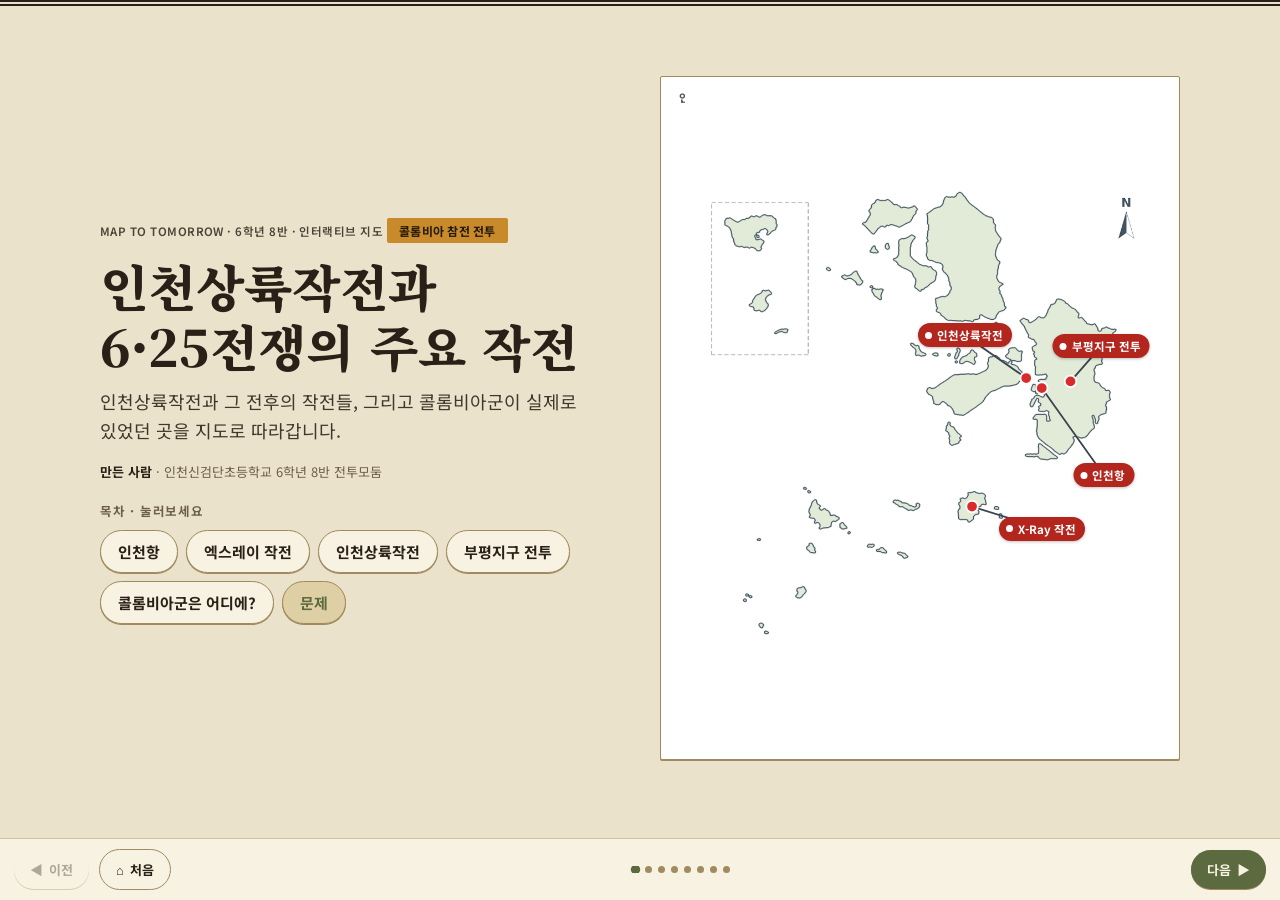
==== maps/battle-team.html @ 10df72ae "모둠 작품을 캔바 사이트 → 인터랙티브 지도 HTML(maps/)로 교체 · 사실 확인 반영 - maps/ 지도 5종(1·2·3·4모둠·전투모둠) 추가: 아이들 캔바 자료를 선생님" ====
<!DOCTYPE html>
<html lang="ko">
<head>
<meta charset="utf-8">
<meta name="viewport" content="width=device-width, initial-scale=1, viewport-fit=cover">
<title>전투모둠 · 인천상륙작전과 6·25전쟁의 주요 작전</title>
<style>html,body{margin:0;padding:0}</style>
</head>
<body>
<title>인천상륙작전과 6·25전쟁의 주요 작전</title>
<meta name="claude:viewport-fit-sides" content="cover">
<link rel="stylesheet" href="https://fonts.googleapis.com/css2?family=Noto+Serif+KR:wght@700;900&family=Noto+Sans+KR:wght@400;500&display=swap">
<style>html{word-break:keep-all;overflow-wrap:break-word;}
*{box-sizing:border-box;}
html,body{margin:0;height:100%;}
body{
  background:var(--surface); color:var(--ink); word-break:keep-all; overflow-wrap:break-word;
  font-family:var(--font-body);
  -webkit-font-smoothing:antialiased;
  overflow:hidden;
}
.wrap{max-width:860px;margin:0 auto;width:100%;}
a{color:var(--teal);}
a:focus-visible,button:focus-visible,[tabindex]:focus-visible{outline:2px solid var(--focus);outline-offset:2px;}

.stage{position:relative;height:100dvh;height:100vh;width:100%;overflow:hidden;}

.slide{
  position:absolute;inset:0;display:none;flex-direction:column;overflow-y:auto;
  padding:28px max(16px, env(safe-area-inset-left,0px)) 92px max(16px, env(safe-area-inset-right,0px));
  -webkit-overflow-scrolling:touch;
}
.slide.active{display:flex;}

/* ---- cover slide ---- */
.cover{justify-content:center;text-align:left;}
.cover-inner{max-width:720px;margin:0 auto;width:100%;}
.eyebrow{display:inline-flex;align-items:center;gap:8px;font-family:var(--font-label);
  font-size:11.5px;line-height:16px;font-weight:600;letter-spacing:.04em;text-transform:uppercase;opacity:.82;}
.grouptag{display:inline-flex;align-items:center;font-family:var(--font-label);
  font-size:12px;font-weight:700;letter-spacing:.02em;padding:4px 12px;border-radius:999px;margin:12px 0 14px;}
.cover h1{font-family:var(--font-display);font-size:clamp(30px,8vw,44px);line-height:1.2;font-weight:var(--display-weight,800);
  letter-spacing:-0.01em;margin:0 0 12px;text-wrap:balance;word-break:keep-all;}
.cover .sub{font-family:var(--font-body);font-size:clamp(16px,4vw,19px);line-height:1.6;opacity:.88;margin:0 0 24px;max-width:600px;}
.stopmap{margin:6px 0 26px;overflow-x:auto;}
.stopmap svg{display:block;min-width:560px;width:100%;height:auto;}
.stop-label{font-family:var(--font-label);font-size:11px;font-weight:600;letter-spacing:.02em;}
.intro{font-family:var(--font-body);font-size:clamp(15px,3.6vw,17px);line-height:1.6;margin:0 0 24px;max-width:600px;opacity:.92;}
.startbtn{appearance:none;border:none;cursor:pointer;font-family:var(--font-label);font-weight:700;font-size:15px;
  letter-spacing:.01em;padding:14px 28px;border-radius:999px;background:var(--teal);color:var(--on-teal,#fff);
  display:inline-flex;align-items:center;gap:8px;box-shadow:var(--shadow-card);}
.startbtn:active{transform:translateY(1px);}

/* ---- content slide ---- */
.content{justify-content:flex-start;}
.content-inner{max-width:720px;margin:auto auto;width:100%;}
.eyebrow-row{display:flex;align-items:center;gap:10px;margin-bottom:12px;}
.num{display:inline-flex;align-items:center;justify-content:center;width:34px;height:34px;border-radius:var(--num-radius,999px);
  background:var(--tint);color:var(--teal);font-family:var(--font-label);font-size:15px;font-weight:700;flex:none;}
.slidekicker{font-family:var(--font-label);font-size:12.5px;font-weight:700;letter-spacing:.06em;text-transform:uppercase;color:var(--ink-muted);}
.content h2{font-family:var(--font-display);font-size:clamp(28px,8vw,40px);line-height:1.22;font-weight:var(--h2-weight,700);margin:0 0 10px;text-wrap:balance;word-break:keep-all;}
.content-inner:has(.badge) h2,.content-inner:has(.badge) .eyebrow-row{padding-right:clamp(76px,19vw,124px);}
.meta{font-family:var(--font-label);font-size:13.5px;line-height:18px;font-weight:700;letter-spacing:.02em;color:var(--ink-muted);
  display:flex;gap:18px;flex-wrap:wrap;margin:0 0 20px;}
.meta b{color:var(--ink);font-weight:700;letter-spacing:0;}
.content p{font-family:var(--font-body);font-size:clamp(17px,4.2vw,20px);line-height:1.62;margin:0 0 16px;}
.content p:last-of-type{margin-bottom:0;}

.photo-row{display:flex;gap:14px;flex-wrap:wrap;margin:20px 0 4px;}
.photo-row.single .photo{max-width:380px;}
.photo-row.wide .photo{max-width:460px;flex-basis:300px;}
.photo{flex:1 1 190px;max-width:300px;background:var(--surface-raised);border-radius:var(--inner-radius,12px);
  padding:7px 7px 9px;box-shadow:var(--shadow-card);}
.photo img{display:block;width:100%;height:auto;border-radius:calc(var(--inner-radius,12px) - 4px);}
.photo figcaption{margin:7px 2px 0;font-family:var(--font-label);font-size:11.5px;line-height:15px;color:var(--ink-muted);text-align:center;}

.heroes{background:var(--tint);border-radius:var(--inner-radius,12px);padding:16px 18px;margin-top:18px;display:flex;flex-direction:column;gap:11px;}
.heroes .label{font-family:var(--font-label);font-size:12.5px;font-weight:700;letter-spacing:.04em;color:var(--teal);text-transform:uppercase;}
.hero-person{display:flex;gap:10px;align-items:baseline;flex-wrap:wrap;}
.hero-person .name{font-weight:700;color:var(--ink);white-space:nowrap;font-size:16px;}
.hero-person .role{font-family:var(--font-body);font-size:14.5px;line-height:22px;color:var(--ink-muted);}

.callout{border-left:3px solid var(--sun);background:var(--tint);border-radius:0 var(--inner-radius,12px) var(--inner-radius,12px) 0;
  padding:15px 18px;margin-top:18px;font-family:var(--font-body);font-size:15px;line-height:23px;}
.callout b{color:var(--teal);}
.note{border-radius:var(--inner-radius,12px);background:var(--surface-raised);border:1px dashed var(--line-strong);
  padding:14px 18px;margin-top:18px;font-family:var(--font-body);font-size:13.5px;line-height:21px;color:var(--ink-muted);}

/* ---- map cover (학생들의 '인천 지도' 목차 구성) ---- */
.mapcover{justify-content:center;}
.mapcover-inner{max-width:1080px;margin:0 auto;width:100%;display:grid;grid-template-columns:1fr;gap:22px;align-items:center;}
@media (min-width:760px){.mapcover-inner{grid-template-columns:1fr 1fr;gap:40px;}}
.maptitle h1{font-family:var(--font-display);font-size:clamp(30px,8vw,50px);line-height:1.2;font-weight:var(--display-weight,800);margin:0 0 12px;text-wrap:balance;word-break:keep-all;}
.maptitle .sub{font-family:var(--font-body);font-size:clamp(15px,3.8vw,18px);line-height:1.6;opacity:.88;margin:0 0 18px;}
.credits{font-family:var(--font-label);font-size:13px;line-height:1.6;color:var(--ink-muted);margin:0 0 18px;}
.credits b{color:var(--ink);}
.toc{display:flex;flex-wrap:wrap;gap:8px;margin:0 0 6px;}
.toc .toclabel{width:100%;font-family:var(--font-label);font-size:12.5px;font-weight:700;letter-spacing:.06em;text-transform:uppercase;color:var(--ink-muted);margin-bottom:2px;}
.tocbtn{appearance:none;cursor:pointer;font-family:var(--font-label);font-weight:700;font-size:15px;padding:10px 17px;border-radius:999px;
  border:var(--toc-border,1.5px solid var(--line-strong));background:var(--surface-raised);color:var(--ink);box-shadow:var(--shadow-card);}
.tocbtn.quiz{background:var(--tint);color:var(--teal);}
.mapwrap{position:relative;background:#fff;border-radius:var(--card-radius,12px);padding:8px;box-shadow:var(--shadow-card);border:var(--map-border,1px solid var(--line));transform:rotate(var(--map-tilt,0deg));}
.mapwrap img{display:block;width:100%;height:auto;max-height:min(74vh,760px);object-fit:contain;}
.mapwrap .mapcap{position:absolute;left:12px;top:10px;font-family:var(--font-label);font-size:11px;font-weight:700;letter-spacing:.06em;color:#555;background:rgba(255,255,255,.85);padding:2px 6px;border-radius:4px;}
.pin{position:absolute;transform:translate(-50%,-50%);appearance:none;border:none;cursor:pointer;font-family:var(--font-label);font-weight:700;font-size:11.5px;
  padding:4px 9px 4px 7px;border-radius:999px;background:var(--teal);color:var(--on-teal,#fff);box-shadow:0 1px 3px rgba(0,0,0,.25);display:inline-flex;align-items:center;gap:5px;white-space:nowrap;}
.pin::before{content:"";width:7px;height:7px;border-radius:50%;background:var(--on-teal,#fff);flex:none;}
@media (max-width:420px){.pin{font-size:10px;padding:3px 7px 3px 6px;}}

/* ---- badges (학생들이 쓴 아이콘/일러스트) ---- */
.badge{position:absolute;mix-blend-mode:var(--badge-blend,multiply);right:max(14px, env(safe-area-inset-right,0px));top:18px;width:clamp(64px,16vw,110px);height:auto;opacity:.95;pointer-events:none;
  border-radius:8px;transform:rotate(var(--badge-tilt,0deg));}
.content-inner{position:relative;}
.bodylabel{display:inline-block;font-family:var(--font-label);font-size:12.5px;font-weight:700;letter-spacing:.04em;color:var(--teal);margin:0 0 6px;}

/* ---- quiz slide ---- */
.quiz{justify-content:flex-start;}
.quiz-inner{max-width:720px;margin:auto auto;width:100%;position:relative;}
.quiz h2{font-family:var(--font-display);font-size:clamp(28px,8vw,40px);line-height:1.2;font-weight:var(--h2-weight,700);margin:0 0 8px;}
.quiz .lead{font-family:var(--font-body);font-size:15px;line-height:1.6;color:var(--ink-muted);margin:0 0 18px;}
.qcard{background:var(--surface-raised);border:var(--q-border,1px solid var(--line-strong));border-radius:var(--inner-radius,12px);padding:16px 18px;margin-bottom:14px;box-shadow:var(--shadow-card);}
.qcard .qnum{font-family:var(--font-label);font-size:12px;font-weight:700;letter-spacing:.06em;color:var(--teal);margin-bottom:6px;}
.qcard .q{font-family:var(--font-body);font-size:clamp(16px,4.2vw,19px);line-height:1.55;font-weight:600;margin:0 0 8px;}
.qcard .hint{font-family:var(--font-body);font-size:14px;line-height:1.5;color:var(--ink-muted);margin:0 0 12px;}
.qcard .choices{display:flex;flex-wrap:wrap;gap:8px;margin:0 0 12px;}
.qcard .choice{font-family:var(--font-label);font-size:14px;padding:6px 12px;border-radius:999px;border:1px solid var(--line-strong);background:var(--surface);}
.revealbtn{appearance:none;cursor:pointer;font-family:var(--font-label);font-weight:700;font-size:14px;padding:9px 16px;border-radius:999px;border:none;background:var(--teal);color:var(--on-teal,#fff);}
.answer{display:none;margin-top:12px;padding:12px 14px;border-radius:var(--inner-radius,12px);background:var(--tint);font-family:var(--font-body);font-size:16px;font-weight:700;color:var(--ink);}
.answer.show{display:block;}
.answer small{display:block;font-weight:400;font-size:13px;color:var(--ink-muted);margin-top:4px;}

.corner{position:absolute;width:clamp(44px,8vw,80px);height:auto;pointer-events:none;opacity:.9;}
.corner.tl{top:-10px;left:-8px;} .corner.tr{top:-10px;right:-8px;transform:scaleX(-1);} .corner.bl{bottom:-10px;left:-8px;transform:scaleY(-1);} .corner.br{bottom:-10px;right:-8px;transform:scale(-1);}

/* ---- closing slide ---- */
.closing{justify-content:center;align-items:flex-start;}
.closing-inner{max-width:620px;margin:0 auto;width:100%;position:relative;}
.closing h2{font-family:var(--font-display);font-size:clamp(28px,7vw,38px);margin:0 0 14px;font-weight:var(--display-weight,800);}
.closing p{font-family:var(--font-body);font-size:clamp(16px,4vw,18px);line-height:1.6;margin:0 0 24px;opacity:.9;}
.closing-deco{font-size:40px;line-height:1;margin:0 0 18px;letter-spacing:.1em;}
.closing-row{display:flex;align-items:center;gap:14px;margin:0 0 22px;flex-wrap:wrap;}
.closing-row img{height:clamp(70px,16vw,120px);width:auto;}
.closing-img{display:block;width:100%;max-width:520px;height:auto;border-radius:var(--inner-radius,12px);margin:0 0 20px;box-shadow:var(--shadow-card);}
.restartbtn{appearance:none;border:1px solid var(--line-strong);cursor:pointer;font-family:var(--font-label);font-weight:700;font-size:14px;
  padding:12px 24px;border-radius:999px;background:var(--surface-raised);color:var(--ink);display:inline-flex;align-items:center;gap:8px;}
.footnote{margin-top:36px;font-family:var(--font-label);font-size:12px;letter-spacing:.02em;opacity:.7;}

/* ---- nav bar ---- */
.carnav{position:fixed;left:0;right:0;bottom:0;z-index:20;display:flex;align-items:center;justify-content:space-between;gap:10px;
  padding:10px max(14px, env(safe-area-inset-left,0px)) calc(10px + env(safe-area-inset-bottom,0px)) max(14px, env(safe-area-inset-right,0px));
  background:var(--navbar-bg,var(--surface));border-top:1px solid var(--line);}
.navbtn{appearance:none;border:none;cursor:pointer;font-family:var(--font-label);font-weight:700;font-size:13px;
  padding:10px 16px;border-radius:999px;background:var(--surface-raised);color:var(--ink);box-shadow:var(--shadow-card);
  display:inline-flex;align-items:center;gap:6px;white-space:nowrap;}
.navbtn.primary{background:var(--teal);color:var(--on-teal,#fff);}
.navbtn.home{box-shadow:none;background:transparent;border:1px solid var(--line-strong);}
.navbtn:disabled{opacity:.35;pointer-events:none;}
.dots{display:flex;align-items:center;gap:6px;flex:1;justify-content:center;overflow-x:auto;padding:0 4px;}
.dot{width:7px;height:7px;border-radius:999px;background:var(--line-strong);flex:none;transition:background .2s,transform .2s;}
.dot.active{background:var(--teal);transform:scale(1.35);}
@media (max-width:420px){
  .navbtn span.label{display:none;}
  .navbtn{padding:10px 13px;}
}

:root{
  --surface:#EBE2CB; --surface-raised:#F8F2E2; --tint:#DFCFA5;
  --ink:#2B2017; --ink-muted:#6E5F49; --line:#D2C29A; --line-strong:#A08A5E;
  --teal:#5B6B3F; --on-teal:#F8F2E2; --deep:#2C271C; --on-deep:#F3ECD8;
  --sun:#C98A2B; --on-sun:#241B08; --coral:#9C3B2E; --focus:#5B6B3F;
  --shadow-card:0 1px 0 var(--line-strong);
  --font-display:'Noto Serif KR',serif; --font-body:'Noto Sans KR',-apple-system,'Apple SD Gothic Neo',sans-serif; --font-label:'Noto Sans KR',sans-serif;
  --display-weight:900; --h2-weight:700; --card-radius:2px; --inner-radius:2px; --num-radius:2px;
  --navbar-bg:var(--surface-raised); --map-border:1px solid var(--line-strong);
}
@media (prefers-color-scheme: dark){
  :root:not([data-theme="light"]){
    --surface:#161209; --surface-raised:#201A10; --tint:#332A16;
    --ink:#ECE2CC; --ink-muted:#B3A382; --line:#3C331F; --line-strong:#6B5B38;
    --teal:#A9C27A; --on-teal:#19210C; --deep:#100D08; --on-deep:#ECE2CC;
    --sun:#D9A94A; --on-sun:#241B08; --coral:#D9897B; --focus:#A9C27A;
    --shadow-card:none; color-scheme:dark;
  }
}
:root[data-theme="dark"]{
  --surface:#161209; --surface-raised:#201A10; --tint:#332A16;
  --ink:#ECE2CC; --ink-muted:#B3A382; --line:#3C331F; --line-strong:#6B5B38;
  --teal:#A9C27A; --on-teal:#19210C; --deep:#100D08; --on-deep:#ECE2CC;
  --sun:#D9A94A; --on-sun:#241B08; --coral:#D9897B; --focus:#A9C27A;
  --shadow-card:none; color-scheme:dark;
}
.mapcover{border-top:6px double var(--ink);border-bottom:6px double var(--ink);}
.content h2,.closing h2,.quiz h2{border-bottom:2px solid var(--line-strong);padding-bottom:8px;}
.grouptag{background:var(--sun);color:var(--on-sun);border-radius:2px;margin-bottom:12px;}
.photo{border:1px solid var(--line-strong);}
.pin{background:#B3261E;color:#fff;} .pin::before{background:#fff;}

/* 지도와 위치 표시를 같은 좌표계로 묶음 (이미지 기준 %) */
.mapwrap .mapbox{position:relative;width:100%;max-width:calc(min(74vh,760px)*0.70667);aspect-ratio:424/600;margin:0 auto;}
.mapwrap .mapbox img{position:absolute;left:0;top:0;width:100%;height:100%;max-height:none;object-fit:fill;}
.mapwrap .mapbox .mappts{position:absolute;left:0;top:0;width:100%;height:100%;pointer-events:none;overflow:visible;}
.mappts line{stroke:#39434d;stroke-width:1.6;stroke-linecap:round;}
.mappts circle{fill:#d92b2b;stroke:#fff;stroke-width:1.6;}
.mapwrap .mapbox .pin{white-space:nowrap;}
</style>
<div class="stage">
<div class="slide mapcover active" data-slide>
  <div class="mapcover-inner">
    <div class="maptitle">
      
      <div class="eyebrow">MAP to TOMORROW · 6학년 8반 · 인터랙티브 지도</div>
      <div class="grouptag">콜롬비아 참전 전투</div>
      <h1>인천상륙작전과 6·25전쟁의 주요 작전</h1>
      <p class="sub">인천상륙작전과 그 전후의 작전들, 그리고 콜롬비아군이 실제로 있었던 곳을 지도로 따라갑니다.</p>
      <p class="credits"><b>만든 사람</b> · 인천신검단초등학교 6학년 8반 전투모둠</p>
      <div class="toc"><span class="toclabel">목차 · 눌러보세요</span><button class="tocbtn" type="button" data-goto="1">인천항</button><button class="tocbtn" type="button" data-goto="2">엑스레이 작전</button><button class="tocbtn" type="button" data-goto="3">인천상륙작전</button><button class="tocbtn" type="button" data-goto="4">부평지구 전투</button><button class="tocbtn" type="button" data-goto="5">콜롬비아군은 어디에?</button><button class="tocbtn quiz" type="button" data-goto="6">문제</button></div>
    </div>
    <div class="mapwrap"><span class="mapcap">인천상륙작전 지도</span><div class="mapbox"><img src="[data-uri]" alt="인천상륙작전 지도"><svg class="mappts" viewBox="0 0 424 600" preserveAspectRatio="none" aria-hidden="true"><line x1="321.4" y1="273.0" x2="377.4" y2="351.6"/><line x1="258.6" y1="379.8" x2="322.2" y2="399.6"/><line x1="307.4" y1="264.0" x2="252.3" y2="225.6"/><line x1="347.3" y1="267.0" x2="375.2" y2="235.2"/><circle cx="321.4" cy="273.0" r="5.2"/><circle cx="258.6" cy="379.8" r="5.2"/><circle cx="307.4" cy="264.0" r="5.2"/><circle cx="347.3" cy="267.0" r="5.2"/></svg><button class="pin" type="button" data-goto="1" style="left:89.0%;top:58.6%">인천항</button><button class="pin" type="button" data-goto="2" style="left:76.0%;top:66.6%">X-Ray 작전</button><button class="pin" type="button" data-goto="3" style="left:59.5%;top:37.6%">인천상륙작전</button><button class="pin" type="button" data-goto="4" style="left:88.5%;top:39.2%">부평지구 전투</button></div></div>
  </div>
</div><div class="slide content" data-slide>
  <div class="content-inner">
    
    <div class="eyebrow-row"><span class="num">①</span><div class="slidekicker">눌러보세요 · 1 / 5</div></div>
    <h2>인천항</h2>
    <div class="meta"><span><b>위치</b> 적색해안: 인천광역시 제물포구 북성동·만석동 일대 / 청색해안: 인천광역시 미추홀구 용현동 일대</span><span><b>일시</b> 1950년 9월 15일</span></div>
    <p>1950년 6·25전쟁 당시 '5,000분의 1의 도박'이라 불릴 만큼 위험한 조건 속에서, 더글러스 맥아더 장군의 지휘 아래 북한군의 허리를 끊고 서울 수복의 발판을 마련해 전세를 단번에 역전시킨 인천상륙작전이 바로 이곳 인천항에서 펼쳐졌어요.</p><div class="photo-row wide"><figure class="photo"><img src="[data-uri]" alt="인천상륙작전 — 상륙함(LST)이 해안에 닿은 모습, 1950년 9월" loading="lazy"><figcaption>인천상륙작전 — 상륙함(LST)이 해안에 닿은 모습, 1950년 9월 · 출처: 미 해군 공식 사진 80-G-420027, 미국 국립문서기록관리청(NARA) 소장(퍼블릭 도메인)</figcaption></figure></div>
  </div>
</div><div class="slide content" data-slide>
  <div class="content-inner">
    
    <div class="eyebrow-row"><span class="num">②</span><div class="slidekicker">눌러보세요 · 2 / 5</div></div>
    <h2>엑스레이 작전</h2>
    <div class="meta"><span><b>위치</b> 인천광역시 옹진군 영흥도</span><span><b>일시</b> 1950년 8월 중순 ~ 9월 14일</span></div>
    <p>우리나라를 구하기 위해 목숨을 건 비밀 작전이 시작되었어요. 바로 '엑스레이(X-RAY) 작전'입니다. 함명수 소령을 포함한 해군 첩보대원 17명은 적들 몰래 인천 앞바다의 영흥도로 들어갔습니다.</p><p>대원들은 적의 눈을 피해 바다 밑에 숨겨진 기뢰가 어디 있는지, 적의 대포와 군사가 어디에 있는지 몰래 알아냈어요. '5,000분의 1의 도박'이라 불릴 만큼 위험했던 인천상륙작전이 성공할 수 있었던 건, 이렇게 적진에 먼저 들어가 길을 열어 준 숨은 영웅들 덕분이었습니다.</p><div class="photo-row single"><figure class="photo"><img src="[data-uri]" alt="임병래 중위 (해군 첩보대)" loading="lazy"><figcaption>임병래 중위 (해군 첩보대) · 출처: 국가보훈부 제공(2014년 9월 '이달의 6·25전쟁영웅' 선정 자료)</figcaption></figure></div><div class="heroes"><div class="label">🎖️ 주요 인물</div><div class="hero-person"><span class="name">함명수 소령</span><span class="role">해군 첩보부대 지휘관 · 자신을 포함해 총 17명으로 구성된 해군 첩보부대를 지휘하며 영흥도에 비밀 기지를 설치</span></div><div class="hero-person"><span class="name">임병래 중위 · 홍시욱 하사</span><span class="role">포위당하자 작전의 비밀을 지키기 위해 스스로 목숨을 끊은 호국영웅</span></div></div><div class="note">팔미도 등대에 불을 밝힌 것은 X-RAY 부대가 아니라 클라크 대위와 한국인 협력자들이 수행한 별도의 활동이었어요. 두 작전이 힘을 합쳐 상륙의 길을 열었습니다.</div>
  </div>
</div><div class="slide content" data-slide>
  <div class="content-inner">
    
    <div class="eyebrow-row"><span class="num">③</span><div class="slidekicker">눌러보세요 · 3 / 5</div></div>
    <h2>인천상륙작전</h2>
    <div class="meta"><span><b>위치</b> 인천광역시 제물포구 월미도 · 인천항</span><span><b>일시</b> 1950년 9월 15일 상륙 개시 → 9월 28일 서울 수복</span></div>
    <p>6·25전쟁 초, 북한군은 국군과 유엔군을 낙동강까지 밀어붙였어요. 하지만 정면 반격은 막대한 인명 피해가 예상되는 어려운 선택이었습니다.</p><p>제2차 세계대전 때 여러 상륙작전을 지휘한 경험이 있던 맥아더 장군은 적의 후방을 때려 보급선을 끊는 승부수를 던졌어요. 인천은 서울로 진입할 수 있는 중요한 길목이었습니다. 유엔군은 인천에 상륙해 북한군의 후방과 보급로를 위협하고, 서울 수복의 발판을 마련했습니다. 이것이 '크로마이트 작전', 곧 인천상륙작전이에요.</p><div class="photo-row "><figure class="photo"><img src="[data-uri]" alt="더글러스 맥아더 장군" loading="lazy"><figcaption>더글러스 맥아더 장군 · 출처: 미군 공식 사진(퍼블릭 도메인)</figcaption></figure><figure class="photo"><img src="[data-uri]" alt="손원일 제독" loading="lazy"><figcaption>손원일 제독 (1951년) · 출처: 미 해군 공식 사진 USN 430828, 미국 국립문서기록관리청(NARA) 소장(퍼블릭 도메인)</figcaption></figure></div><div class="heroes"><div class="label">🎖️ 주요 인물</div><div class="hero-person"><span class="name">더글러스 맥아더 장군</span><span class="role">유엔군 총사령관 · 인천상륙작전을 총지휘</span></div></div>
  </div>
</div><div class="slide content" data-slide>
  <div class="content-inner">
    
    <div class="eyebrow-row"><span class="num">④</span><div class="slidekicker">눌러보세요 · 4 / 5</div></div>
    <h2>부평지구 전투 &amp; 서해 도서 확보작전</h2>
    <div class="meta"><span><b>위치</b> 인천광역시 부평구 원통이고개 / 백령도 · 연평도</span><span><b>일시</b> 1950년 9월 17일 / 1951년</span></div>
    <p>인천상륙작전 직후 서울 수복과 김포비행장 확보를 위해 반드시 거쳐야 했던 곳이 부평이에요. 1950년 9월 17일, 한·미 해병대는 부평 원통이고개 일대에서 북한군과 치열하게 싸워 이겼습니다. 지금도 부평아트센터 옆에는 승전기념비가 남아 있어요.</p><p>바다에서는 북한과 가까운 서해의 섬들을 지키는 '서해 도서 확보작전'이 펼쳐졌어요. 1951년 대한민국 해병대는 백령도·대청도·소청도·연평도 등 서해 주요 도서를 확보하고 방어 진지를 구축했습니다. 이러한 활동은 주민과 피난민을 보호하고 유엔군의 해상 작전을 지원하는 데 기여했어요. 두 작전은 1950년과 1951년으로 시기가 서로 다릅니다.</p>
  </div>
</div><div class="slide content" data-slide>
  <div class="content-inner">
    
    <div class="eyebrow-row"><span class="num">⑤</span><div class="slidekicker">5 / 5 · 교사가 덧붙인 코너</div></div>
    <h2>그럼 콜롬비아군은 어디에서 싸웠을까?</h2>
    <div class="meta"><span><b>위치</b> 부산항 → 중부 전선</span><span><b>일시</b> 1951년 6월 15일 ~ 1953년</span></div>
    <p>콜롬비아는 6·25전쟁에 참전한 유일한 라틴아메리카 국가예요. 콜롬비아 보병대대 1,000여 명은 1951년 6월 15일 <b>부산항</b>으로 들어와 중부 전선에 배치되었습니다.</p><p>1953년 3월 23일 불모고지(Old Baldy)에서는 중국군의 대규모 공격에 맞서 치열하게 싸웠지만, 큰 희생 끝에 진지를 지켜내지 못했어요. 바다에서는 1951년부터 호위함 알미란테 파디야함 등이 유엔군의 서해 해상 봉쇄와 연안 경계 임무에 참여했습니다.</p><div class="heroes"><div class="label">🎖️ 주요 인물</div><div class="hero-person"><span class="name">하이메 폴라니아 푸요 중령</span><span class="role">콜롬비아 보병대대 초대 대대장</span></div></div><div class="callout">인천상륙작전과는 <b>다른 시점</b>의 이야기예요. 콜롬비아군은 인천이 아니라 <b>부산항</b>으로 들어왔고, 인천과의 연결고리는 실제 전투가 아니라 인천광역시 서해구 경명공원에 세워진 참전기념비입니다.</div>
  </div>
</div><div class="slide quiz" data-slide>
  <div class="quiz-inner">
    <div class="eyebrow-row"><span class="num">?</span><div class="slidekicker">문제</div></div>
    <h2>문제</h2>
    <p class="lead">정답을 생각해 본 뒤 '정답' 버튼을 눌러 확인해 보세요.</p>
    <div class="qcard">
      <div class="qnum">Q1</div>
      <p class="q">01. 서해 도서 확보작전은 대한민국 해병대가 ___와 ___ 등 북한에 가까운 섬에 방어 진지를 구축한 작전이다. 빈칸에 들어갈 섬의 이름은?</p>
      
      <button class="revealbtn" type="button" data-reveal>정답</button>
      <div class="answer" data-answer>정답: 백령도와 연평도</div>
    </div><div class="qcard">
      <div class="qnum">Q2</div>
      <p class="q">02. 함명수 소령을 포함하여 X-RAY 작전에 참여한 해군 첩보대원은 모두 몇 명이었을까요?</p>
      
      <button class="revealbtn" type="button" data-reveal>정답</button>
      <div class="answer" data-answer>정답: 17명</div>
    </div><div class="qcard">
      <div class="qnum">Q3</div>
      <p class="q">03. 인천항 페이지에 나오는 문장입니다. 빈칸에 들어갈 년도는? — □□□□년 6·25전쟁 당시 '5,000분의 1의 도박'이라 불릴 만큼 위험한 조건 속에서</p>
      
      <button class="revealbtn" type="button" data-reveal>정답</button>
      <div class="answer" data-answer>정답: 1950년</div>
    </div>
  </div>
</div><div class="slide closing" data-slide>
  <div class="closing-inner">
    
    <h2>지금까지 들어주셔서 감사합니다.</h2>
    <p>인천항, 엑스레이 작전, 인천상륙작전, 부평지구 전투 — 그리고 콜롬비아군이 실제로 있었던 곳까지. 인천상륙작전과 콜롬비아의 참전을 시기별로 나누어 살펴봤습니다.</p>
    <button class="restartbtn" type="button" data-restart-trigger>처음으로 ⌂</button>
    <div class="footnote">인천신검단초등학교 6학년 8반 · 전투모둠</div><div class="credits" style="margin:14px auto 0;max-width:680px;font-size:12px;line-height:1.55;text-align:left;opacity:.85;max-height:28vh;overflow:auto"><b>사진·자료 출처</b><ul style="margin:4px 0 0;padding-left:18px"><li>인천 지도: 국토지리정보원 교육용 백지도를 바탕으로 다시 그림</li><li>인천 적색해안에 상륙한 LST(1950.9.16): 미 해군 공식 사진 80-G-420027, 미국 국립문서기록관리청(NARA) 소장(퍼블릭 도메인)</li><li>임병래 중위: 국가보훈부 제공(2014년 9월 '이달의 6·25전쟁영웅' 선정 자료)</li><li>더글러스 맥아더 장군: 미군 공식 사진(퍼블릭 도메인)</li><li>손원일 제독(1951년): 미 해군 공식 사진 USN 430828, 미국 국립문서기록관리청(NARA) 소장(퍼블릭 도메인)</li><li>그 밖의 그림·아이콘(지프, 등대, 배, 탱크, 국기, 지도 모양 국기 등): Canva 디자인 요소</li></ul><div style="margin-top:4px">비영리 학습 목적으로 사용했습니다.</div></div>
  </div>
</div>
</div>
<nav class="carnav">
  <button class="navbtn" type="button" data-prev aria-label="이전 슬라이드">◀<span class="label">이전</span></button>
  <button class="navbtn home" type="button" data-goto="0" aria-label="목차로">⌂<span class="label">처음</span></button>
  <div class="dots" data-dots role="tablist" aria-label="슬라이드 이동"></div>
  <button class="navbtn primary" type="button" data-next aria-label="다음 슬라이드"><span class="label">다음</span>▶</button>
</nav>
<script>
(function(){
  var slides = Array.prototype.slice.call(document.querySelectorAll('[data-slide]'));
  var dotsWrap = document.querySelector('[data-dots]');
  var prevBtn = document.querySelector('[data-prev]');
  var nextBtn = document.querySelector('[data-next]');
  var counter = document.querySelector('[data-counter]');
  var i = 0;
  slides.forEach(function(s, idx){
    var d = document.createElement('span');
    d.className = 'dot' + (idx===0 ? ' active' : '');
    d.setAttribute('data-dot', idx);
    d.addEventListener('click', function(){ go(idx); });
    dotsWrap.appendChild(d);
  });
  var dots = Array.prototype.slice.call(dotsWrap.children);
  function go(n){
    if(n < 0 || n >= slides.length) return;
    slides[i].classList.remove('active');
    dots[i].classList.remove('active');
    i = n;
    slides[i].classList.add('active');
    dots[i].classList.add('active');
    slides[i].scrollTop = 0;
    prevBtn.disabled = (i === 0);
    nextBtn.disabled = false;
    nextBtn.querySelector('.label').textContent = (i === slides.length - 1) ? '다시 보기' : '다음';
    if(counter) counter.textContent = (i+1) + ' / ' + slides.length;
  }
  prevBtn.addEventListener('click', function(){ go(i-1); });
  nextBtn.addEventListener('click', function(){ go(i+1 < slides.length ? i+1 : 0); });
  document.querySelectorAll('[data-next-trigger]').forEach(function(b){
    b.addEventListener('click', function(){ go(i+1); });
  });
  document.querySelectorAll('[data-restart-trigger]').forEach(function(b){
    b.addEventListener('click', function(){ go(0); });
  });
  document.querySelectorAll('[data-goto]').forEach(function(b){
    b.addEventListener('click', function(){ go(parseInt(b.getAttribute('data-goto'), 10)); });
  });
  document.querySelectorAll('[data-reveal]').forEach(function(b){
    b.addEventListener('click', function(){
      var a = b.parentNode.querySelector('[data-answer]');
      var shown = a.classList.toggle('show');
      b.textContent = shown ? '정답 숨기기' : '정답';
    });
  });
  document.addEventListener('keydown', function(e){
    if(e.key === 'ArrowRight') go(i+1);
    if(e.key === 'ArrowLeft') go(i-1);
  });
  var touchX = null;
  document.addEventListener('touchstart', function(e){ touchX = e.touches[0].clientX; }, {passive:true});
  document.addEventListener('touchend', function(e){
    if(touchX === null) return;
    var dx = e.changedTouches[0].clientX - touchX;
    if(Math.abs(dx) > 60){ if(dx < 0) go(i+1); else go(i-1); }
    touchX = null;
  }, {passive:true});
  go(0);
})();
</script>

</body>
</html>
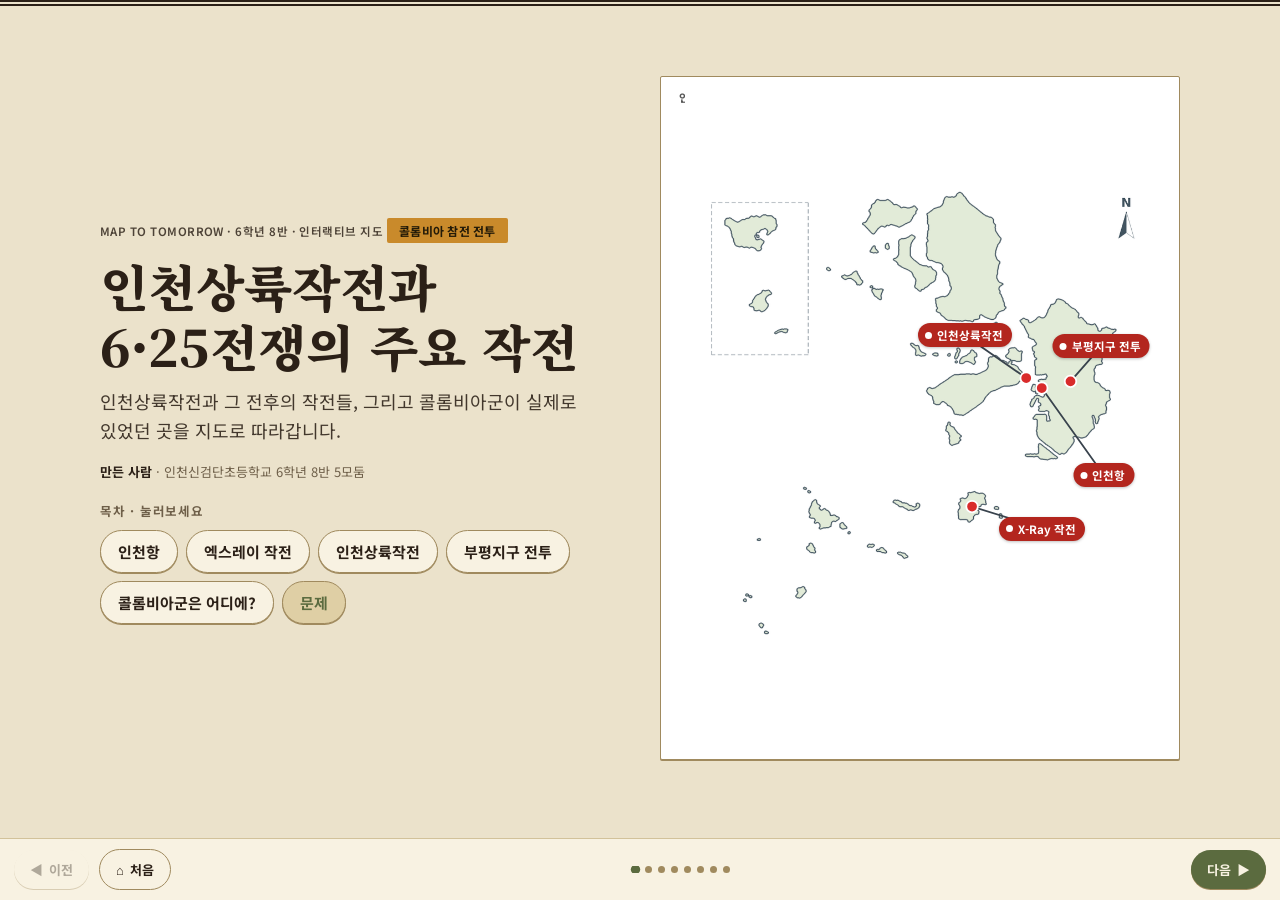
==== commit dc023d82: "모둠별 지도: 전투모둠 표기를 5모둠으로 변경 Co-Authored-By: Claude Fable 5.2 <noreply@anthropic.com>" ====
--- a/maps/battle-team.html
+++ b/maps/battle-team.html
@@ -3,7 +3,7 @@
 <head>
 <meta charset="utf-8">
 <meta name="viewport" content="width=device-width, initial-scale=1, viewport-fit=cover">
-<title>전투모둠 · 인천상륙작전과 6·25전쟁의 주요 작전</title>
+<title>5모둠 · 인천상륙작전과 6·25전쟁의 주요 작전</title>
 <style>html,body{margin:0;padding:0}</style>
 </head>
 <body>
@@ -212,7 +212,7 @@
       <div class="grouptag">콜롬비아 참전 전투</div>
       <h1>인천상륙작전과 6·25전쟁의 주요 작전</h1>
       <p class="sub">인천상륙작전과 그 전후의 작전들, 그리고 콜롬비아군이 실제로 있었던 곳을 지도로 따라갑니다.</p>
-      <p class="credits"><b>만든 사람</b> · 인천신검단초등학교 6학년 8반 전투모둠</p>
+      <p class="credits"><b>만든 사람</b> · 인천신검단초등학교 6학년 8반 5모둠</p>
       <div class="toc"><span class="toclabel">목차 · 눌러보세요</span><button class="tocbtn" type="button" data-goto="1">인천항</button><button class="tocbtn" type="button" data-goto="2">엑스레이 작전</button><button class="tocbtn" type="button" data-goto="3">인천상륙작전</button><button class="tocbtn" type="button" data-goto="4">부평지구 전투</button><button class="tocbtn" type="button" data-goto="5">콜롬비아군은 어디에?</button><button class="tocbtn quiz" type="button" data-goto="6">문제</button></div>
     </div>
     <div class="mapwrap"><span class="mapcap">인천상륙작전 지도</span><div class="mapbox"><img src="[data-uri]" alt="인천상륙작전 지도"><svg class="mappts" viewBox="0 0 424 600" preserveAspectRatio="none" aria-hidden="true"><line x1="321.4" y1="273.0" x2="377.4" y2="351.6"/><line x1="258.6" y1="379.8" x2="322.2" y2="399.6"/><line x1="307.4" y1="264.0" x2="252.3" y2="225.6"/><line x1="347.3" y1="267.0" x2="375.2" y2="235.2"/><circle cx="321.4" cy="273.0" r="5.2"/><circle cx="258.6" cy="379.8" r="5.2"/><circle cx="307.4" cy="264.0" r="5.2"/><circle cx="347.3" cy="267.0" r="5.2"/></svg><button class="pin" type="button" data-goto="1" style="left:89.0%;top:58.6%">인천항</button><button class="pin" type="button" data-goto="2" style="left:76.0%;top:66.6%">X-Ray 작전</button><button class="pin" type="button" data-goto="3" style="left:59.5%;top:37.6%">인천상륙작전</button><button class="pin" type="button" data-goto="4" style="left:88.5%;top:39.2%">부평지구 전투</button></div></div>
@@ -288,7 +288,7 @@
     <h2>지금까지 들어주셔서 감사합니다.</h2>
     <p>인천항, 엑스레이 작전, 인천상륙작전, 부평지구 전투 — 그리고 콜롬비아군이 실제로 있었던 곳까지. 인천상륙작전과 콜롬비아의 참전을 시기별로 나누어 살펴봤습니다.</p>
     <button class="restartbtn" type="button" data-restart-trigger>처음으로 ⌂</button>
-    <div class="footnote">인천신검단초등학교 6학년 8반 · 전투모둠</div><div class="credits" style="margin:14px auto 0;max-width:680px;font-size:12px;line-height:1.55;text-align:left;opacity:.85;max-height:28vh;overflow:auto"><b>사진·자료 출처</b><ul style="margin:4px 0 0;padding-left:18px"><li>인천 지도: 국토지리정보원 교육용 백지도를 바탕으로 다시 그림</li><li>인천 적색해안에 상륙한 LST(1950.9.16): 미 해군 공식 사진 80-G-420027, 미국 국립문서기록관리청(NARA) 소장(퍼블릭 도메인)</li><li>임병래 중위: 국가보훈부 제공(2014년 9월 '이달의 6·25전쟁영웅' 선정 자료)</li><li>더글러스 맥아더 장군: 미군 공식 사진(퍼블릭 도메인)</li><li>손원일 제독(1951년): 미 해군 공식 사진 USN 430828, 미국 국립문서기록관리청(NARA) 소장(퍼블릭 도메인)</li><li>그 밖의 그림·아이콘(지프, 등대, 배, 탱크, 국기, 지도 모양 국기 등): Canva 디자인 요소</li></ul><div style="margin-top:4px">비영리 학습 목적으로 사용했습니다.</div></div>
+    <div class="footnote">인천신검단초등학교 6학년 8반 · 5모둠</div><div class="credits" style="margin:14px auto 0;max-width:680px;font-size:12px;line-height:1.55;text-align:left;opacity:.85;max-height:28vh;overflow:auto"><b>사진·자료 출처</b><ul style="margin:4px 0 0;padding-left:18px"><li>인천 지도: 국토지리정보원 교육용 백지도를 바탕으로 다시 그림</li><li>인천 적색해안에 상륙한 LST(1950.9.16): 미 해군 공식 사진 80-G-420027, 미국 국립문서기록관리청(NARA) 소장(퍼블릭 도메인)</li><li>임병래 중위: 국가보훈부 제공(2014년 9월 '이달의 6·25전쟁영웅' 선정 자료)</li><li>더글러스 맥아더 장군: 미군 공식 사진(퍼블릭 도메인)</li><li>손원일 제독(1951년): 미 해군 공식 사진 USN 430828, 미국 국립문서기록관리청(NARA) 소장(퍼블릭 도메인)</li><li>그 밖의 그림·아이콘(지프, 등대, 배, 탱크, 국기, 지도 모양 국기 등): Canva 디자인 요소</li></ul><div style="margin-top:4px">비영리 학습 목적으로 사용했습니다.</div></div>
   </div>
 </div>
 </div>
